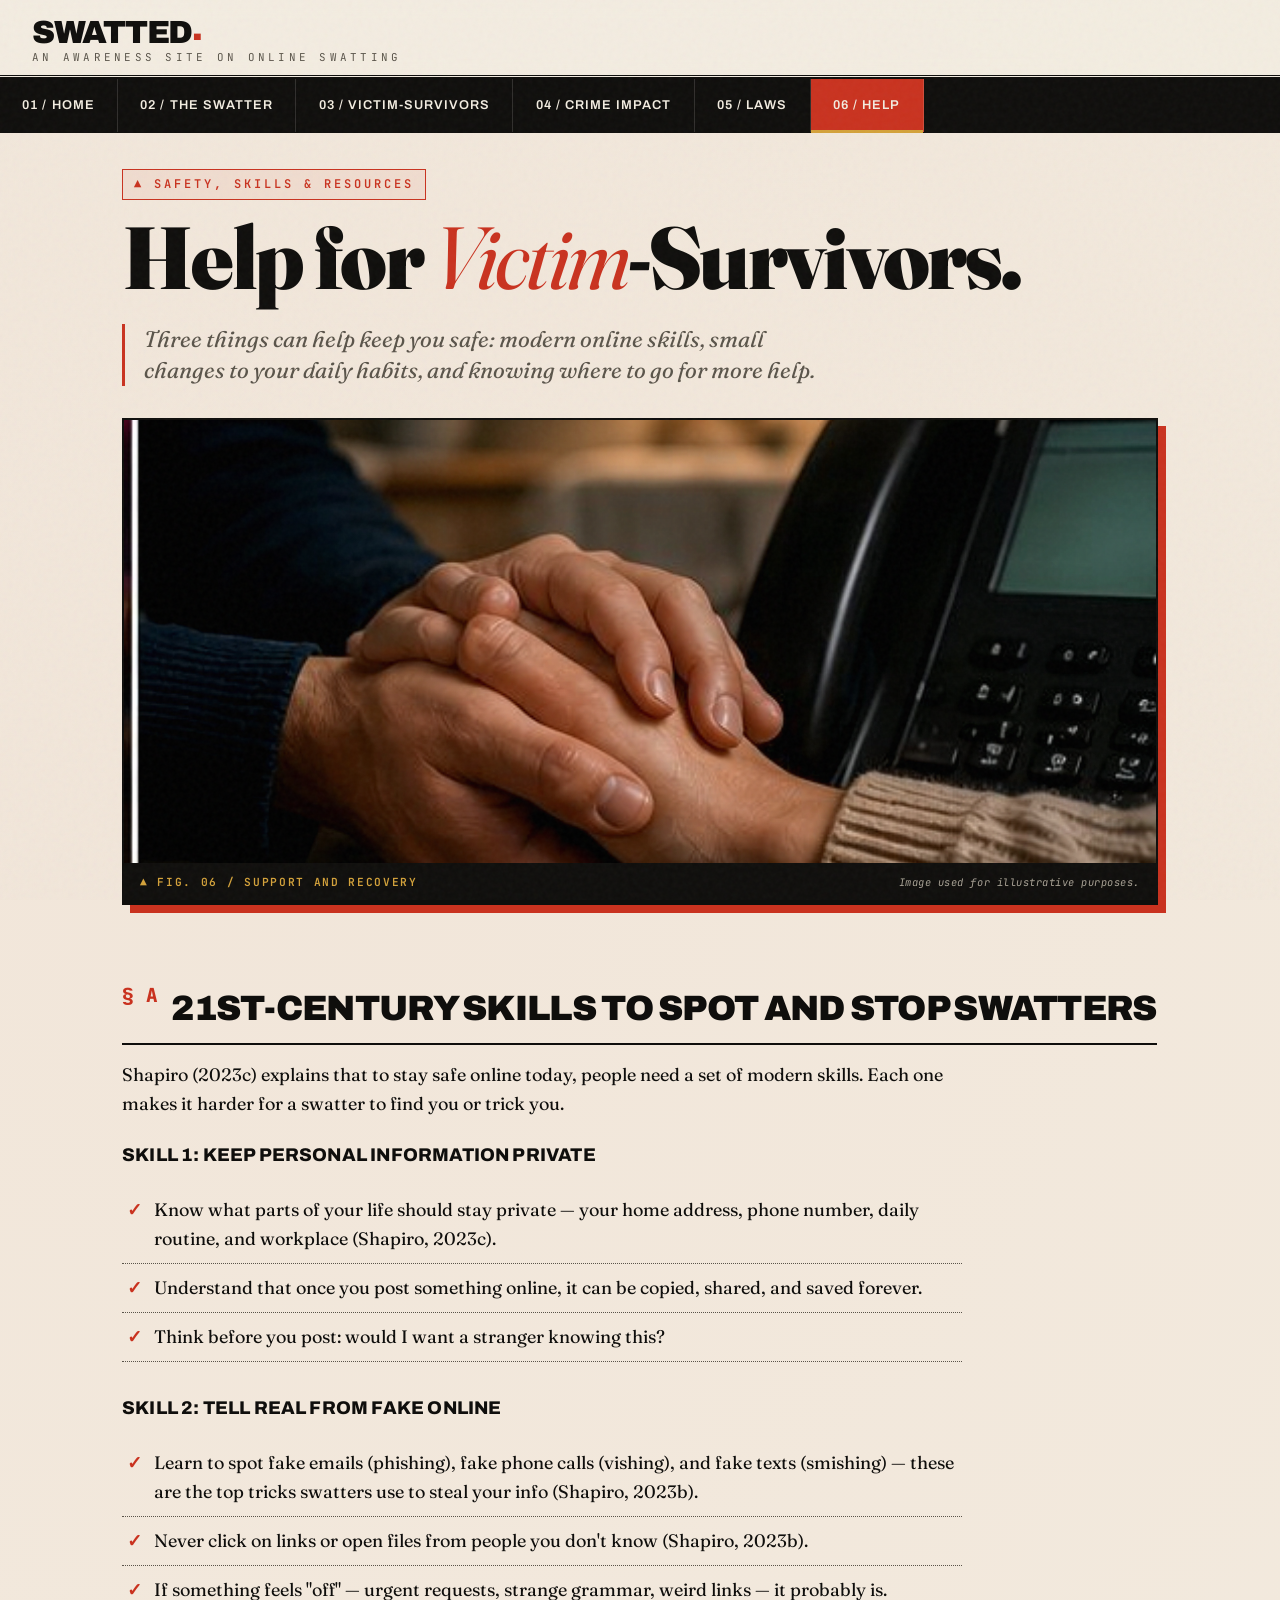
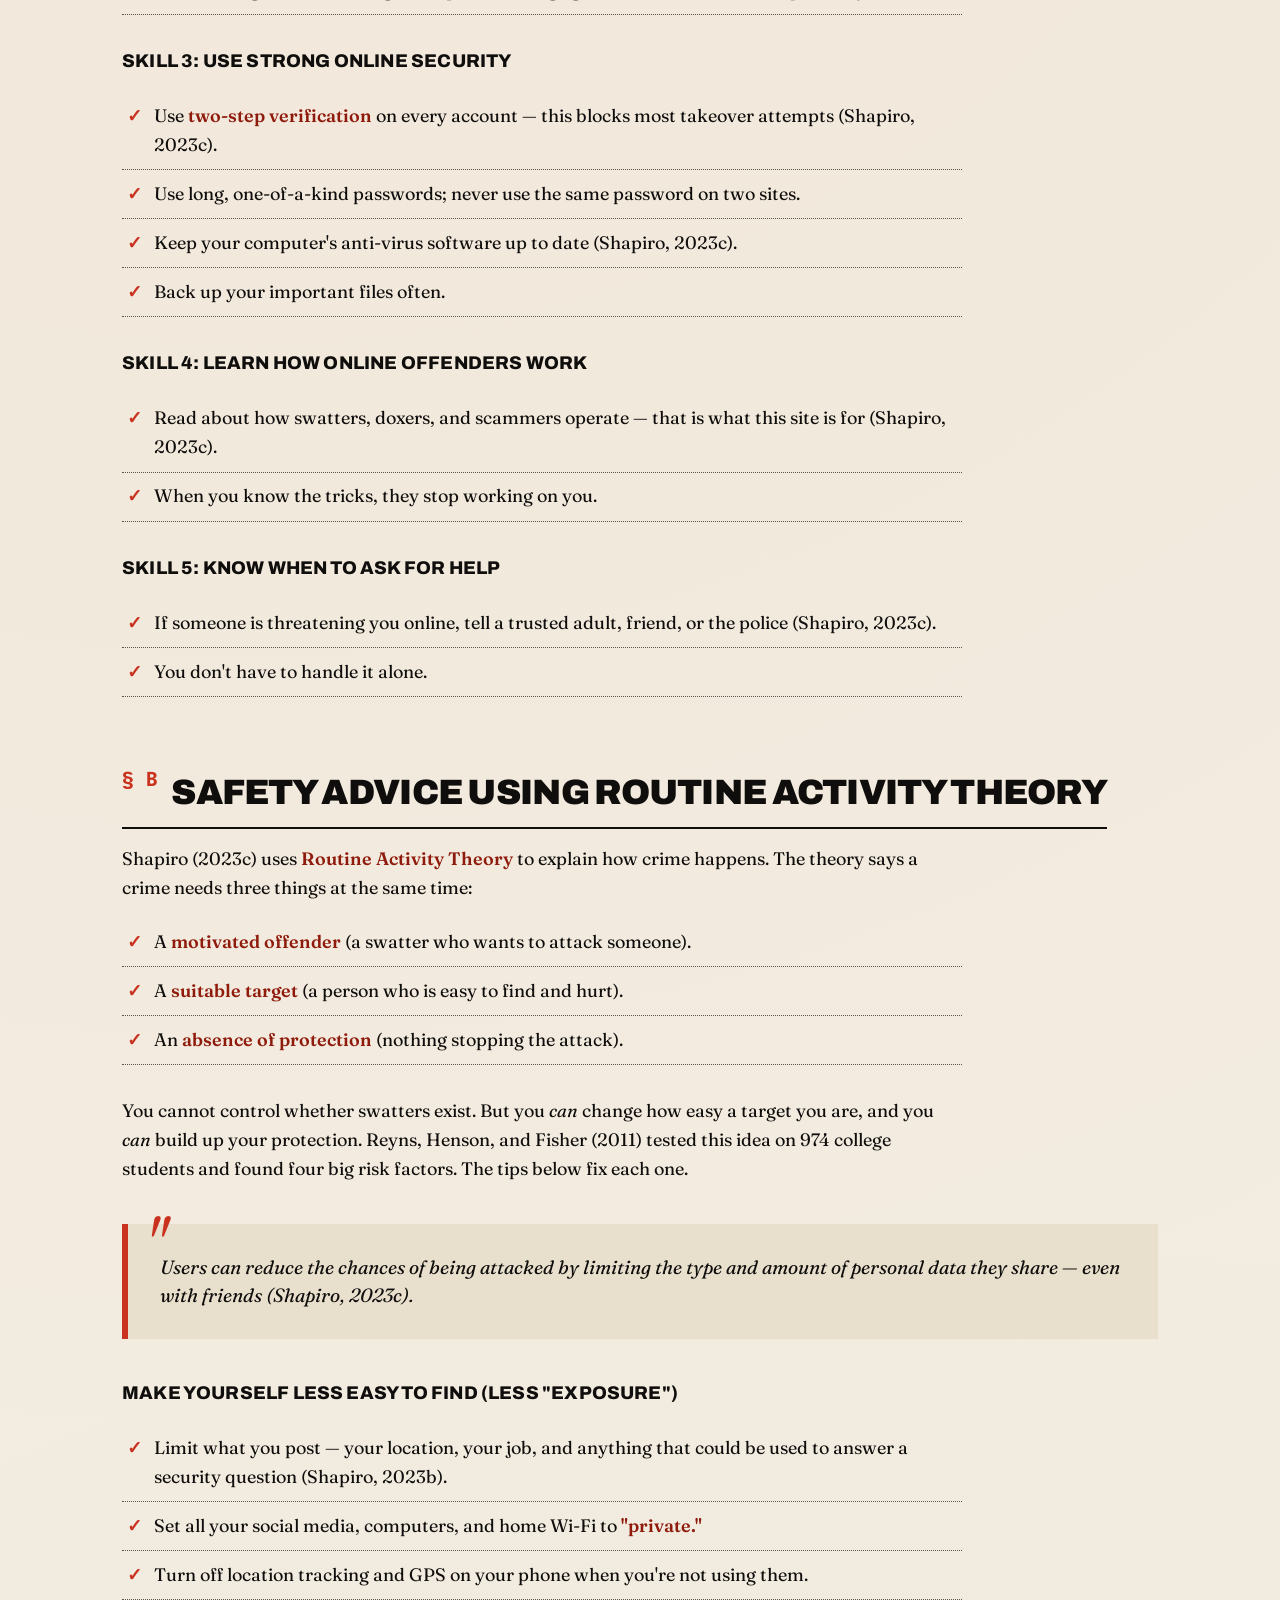
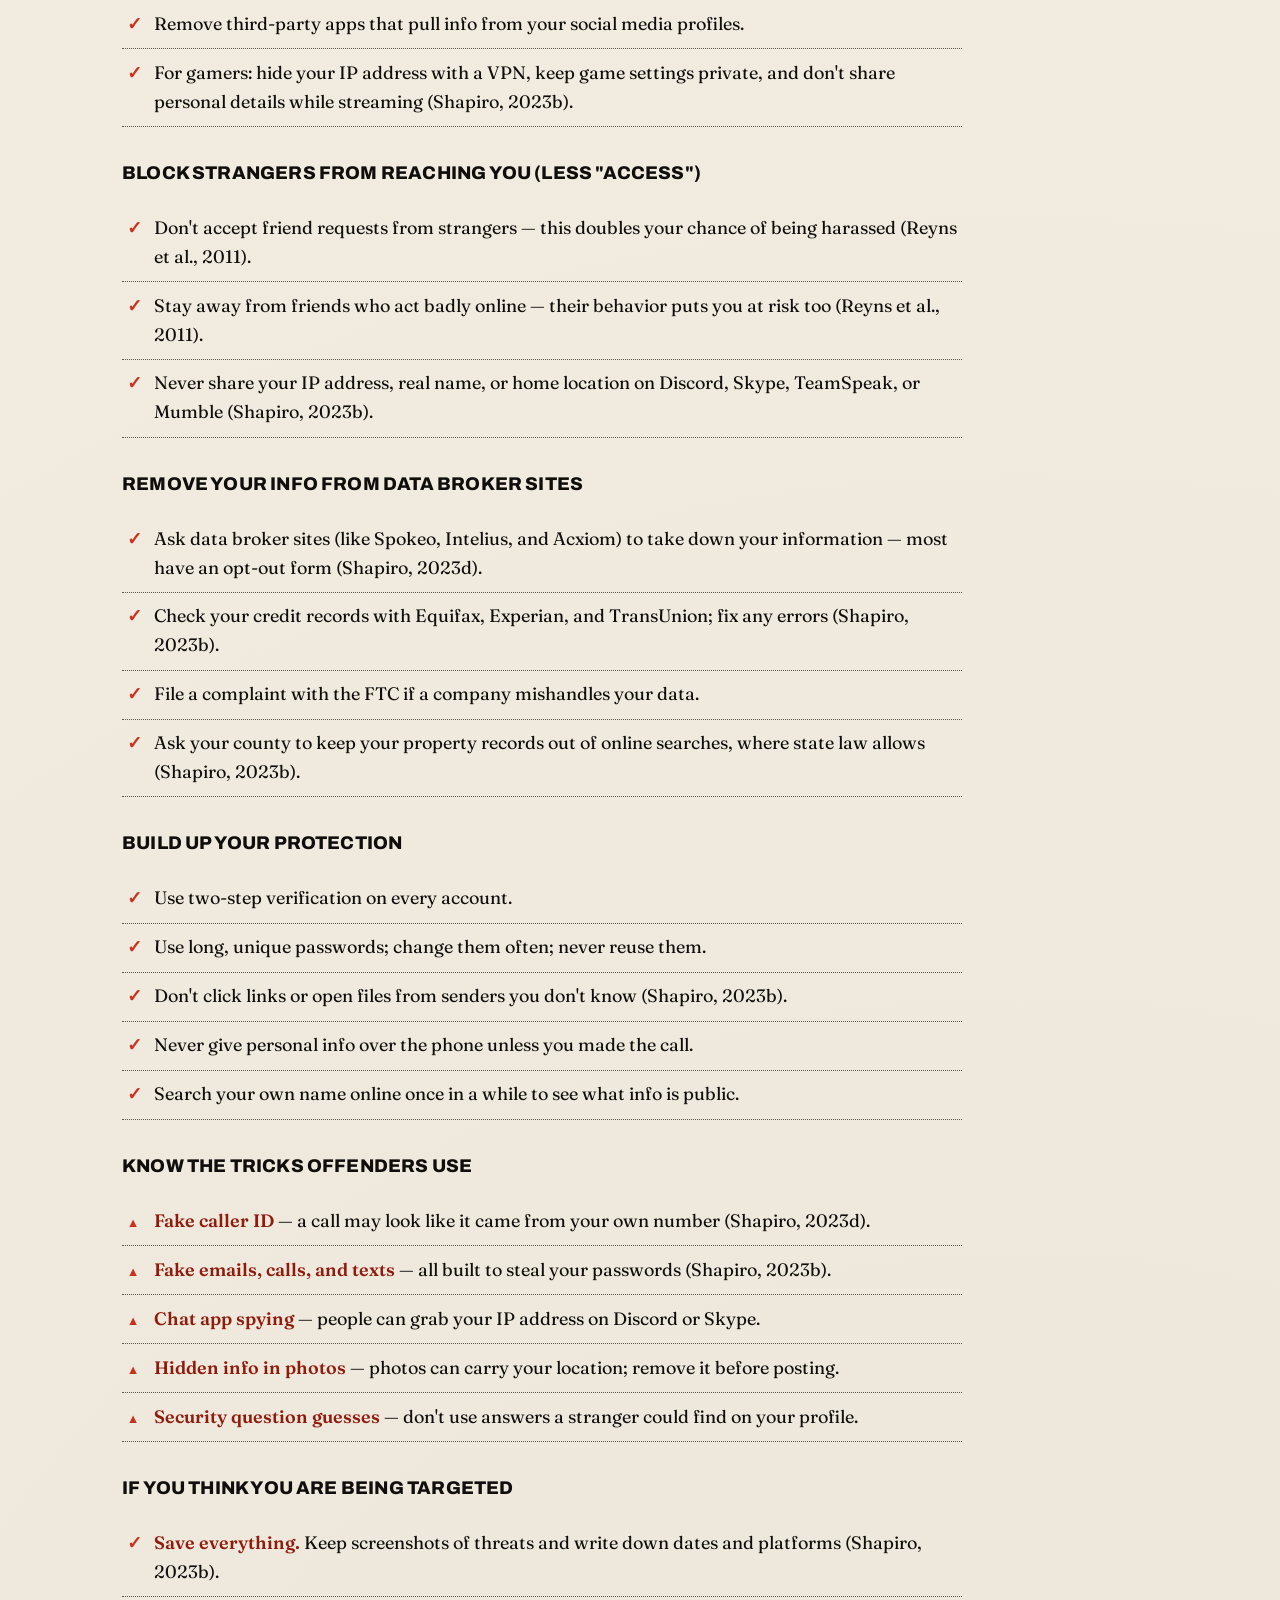
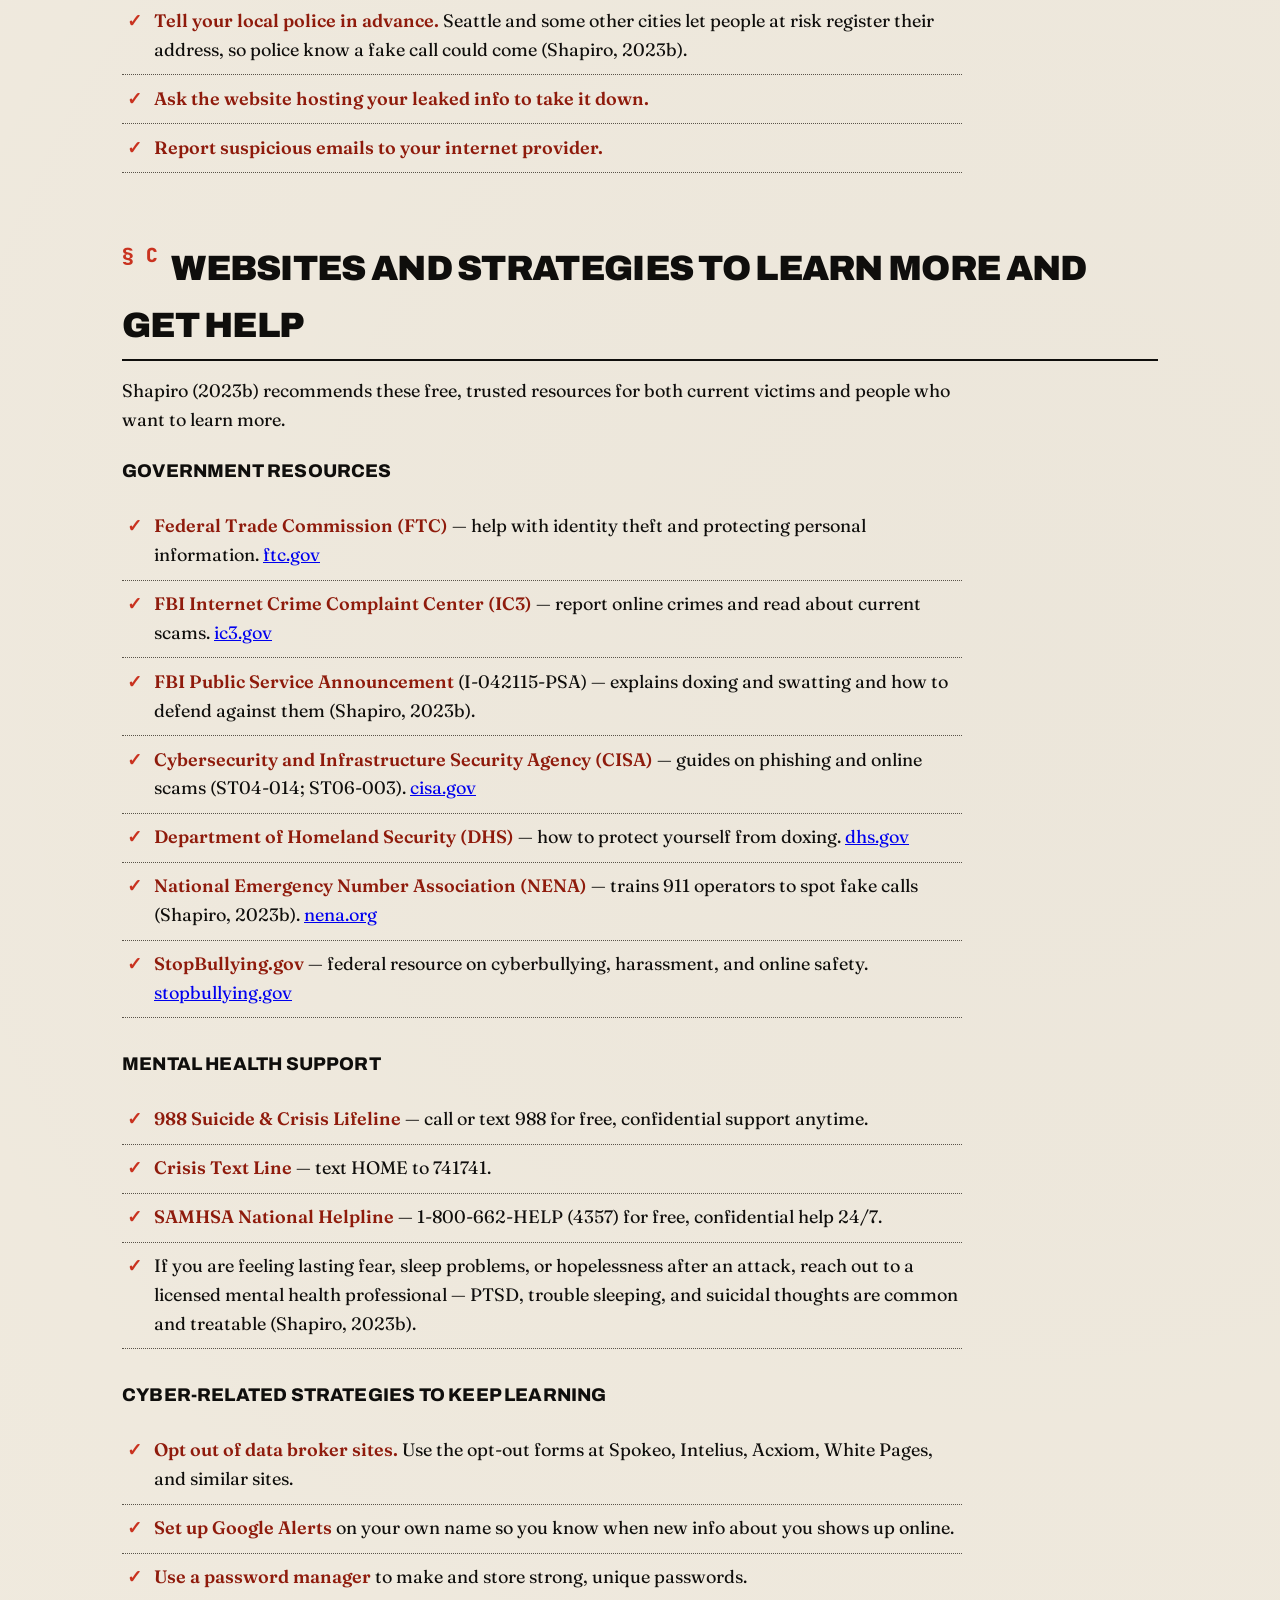
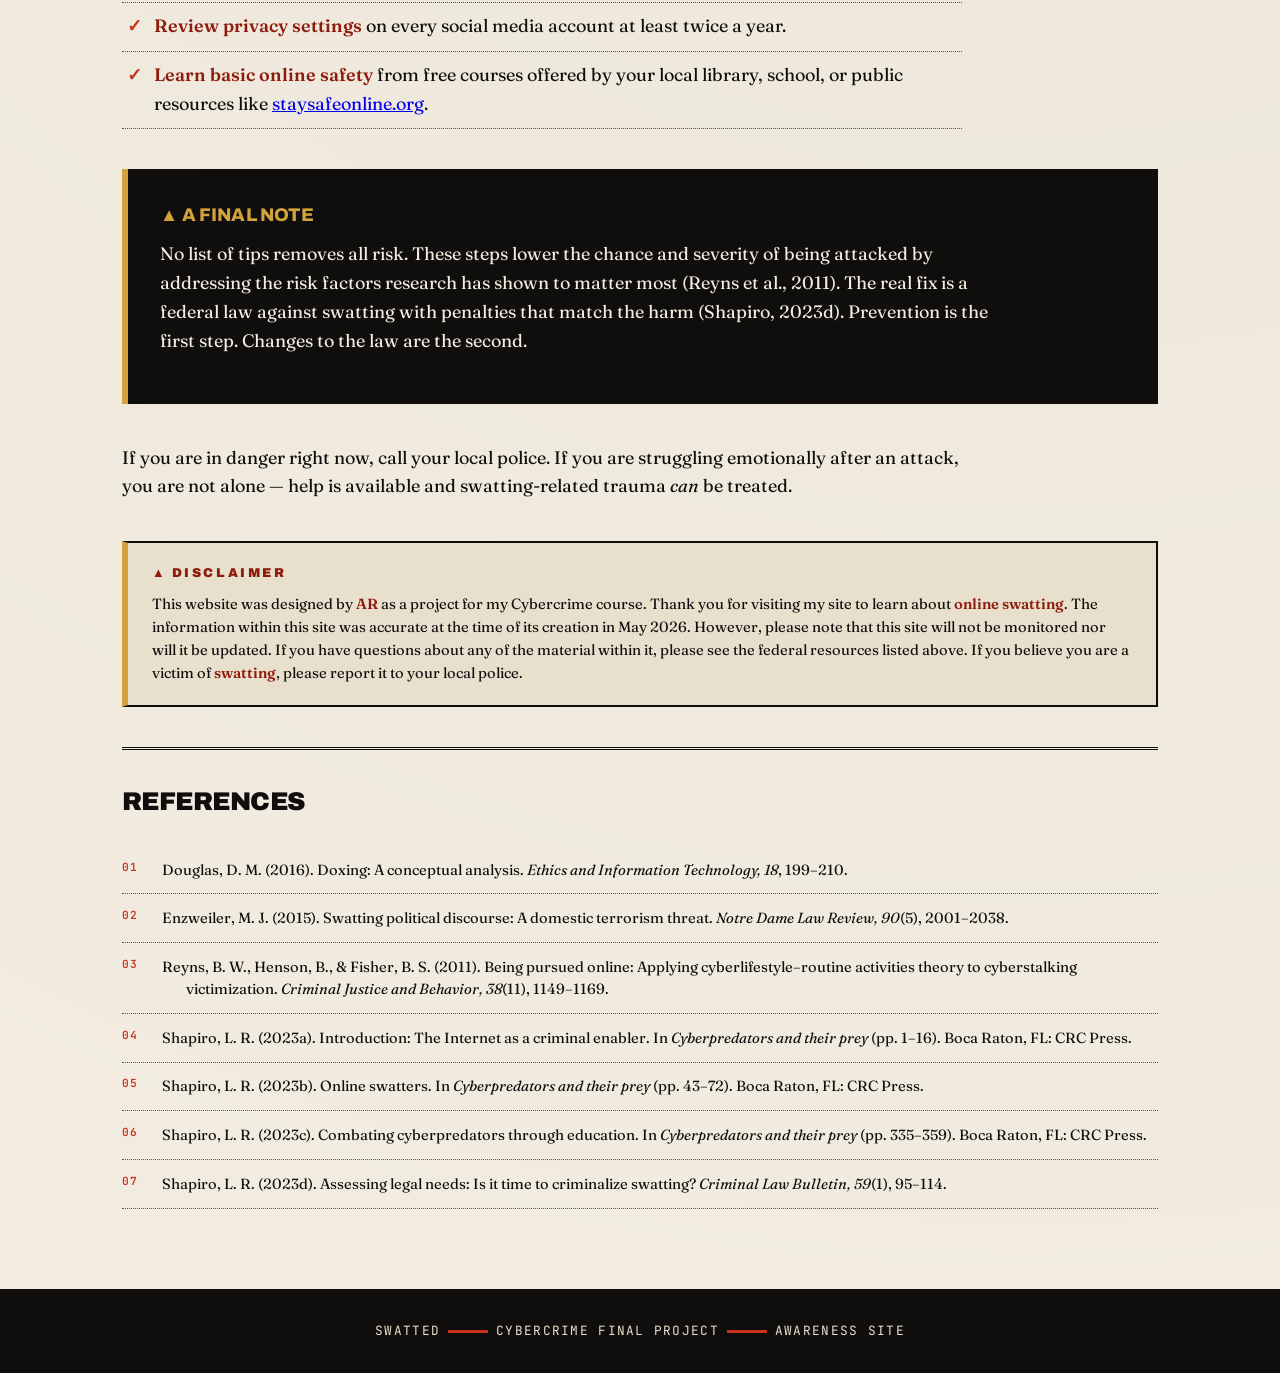
==== help.html @ 2e9398ff "Add files via upload" ====
<!DOCTYPE html>
<html lang="en">
<head>
<meta charset="UTF-8">
<meta name="viewport" content="width=device-width, initial-scale=1.0">
<title>Help for Victim-Survivors — SWATTED</title>
<link rel="stylesheet" href="styles.css">
</head>
<body>

<header class="masthead">
  <div class="masthead-inner">
    <a href="index.html" class="logo">
      SWATTED<span class="dot">.</span>
      <span class="sub">An awareness site on online swatting</span>
    </a>
  </div>
</header>

<nav class="nav">
  <div class="nav-inner">
    <a href="index.html">01 / Home</a>
    <a href="swatter.html">02 / The Swatter</a>
    <a href="victims.html">03 / Victim-Survivors</a>
    <a href="impact.html">04 / Crime Impact</a>
    <a href="laws.html">05 / Laws</a>
    <a href="help.html" class="active">06 / Help</a>
  </div>
</nav>

<main>

<span class="kicker">▲ Safety, Skills &amp; Resources</span>
<h1>Help for <em>Victim</em>-Survivors.</h1>
<p class="deck">Three things can help keep you safe: modern online skills, small changes to your daily habits, and knowing where to go for more help.</p>

<figure class="hero">
  <img class="hero-art" src="hero-help.png" alt="Two people holding hands across a table next to a desk phone, in a warmly lit home setting">
  <figcaption class="hero-caption">
    <span class="tag">▲ FIG. 06 / SUPPORT AND RECOVERY</span>
    <span class="note">Image used for illustrative purposes.</span>
  </figcaption>
</figure>

<h2><span class="num">§ A</span> 21st-Century Skills to Spot and Stop Swatters</h2>

<p>Shapiro (2023c) explains that to stay safe online today, people need a set of modern skills. Each one makes it harder for a swatter to find you or trick you.</p>

<h3>Skill 1: Keep Personal Information Private</h3>
<ul class="check">
  <li>Know what parts of your life should stay private — your home address, phone number, daily routine, and workplace (Shapiro, 2023c).</li>
  <li>Understand that once you post something online, it can be copied, shared, and saved forever.</li>
  <li>Think before you post: would I want a stranger knowing this?</li>
</ul>

<h3>Skill 2: Tell Real from Fake Online</h3>
<ul class="check">
  <li>Learn to spot fake emails (phishing), fake phone calls (vishing), and fake texts (smishing) — these are the top tricks swatters use to steal your info (Shapiro, 2023b).</li>
  <li>Never click on links or open files from people you don't know (Shapiro, 2023b).</li>
  <li>If something feels "off" — urgent requests, strange grammar, weird links — it probably is.</li>
</ul>

<h3>Skill 3: Use Strong Online Security</h3>
<ul class="check">
  <li>Use <strong>two-step verification</strong> on every account — this blocks most takeover attempts (Shapiro, 2023c).</li>
  <li>Use long, one-of-a-kind passwords; never use the same password on two sites.</li>
  <li>Keep your computer's anti-virus software up to date (Shapiro, 2023c).</li>
  <li>Back up your important files often.</li>
</ul>

<h3>Skill 4: Learn How Online Offenders Work</h3>
<ul class="check">
  <li>Read about how swatters, doxers, and scammers operate — that is what this site is for (Shapiro, 2023c).</li>
  <li>When you know the tricks, they stop working on you.</li>
</ul>

<h3>Skill 5: Know When to Ask for Help</h3>
<ul class="check">
  <li>If someone is threatening you online, tell a trusted adult, friend, or the police (Shapiro, 2023c).</li>
  <li>You don't have to handle it alone.</li>
</ul>

<h2><span class="num">§ B</span> Safety Advice Using Routine Activity Theory</h2>

<p>Shapiro (2023c) uses <strong>Routine Activity Theory</strong> to explain how crime happens. The theory says a crime needs three things at the same time:</p>

<ul class="check">
  <li>A <strong>motivated offender</strong> (a swatter who wants to attack someone).</li>
  <li>A <strong>suitable target</strong> (a person who is easy to find and hurt).</li>
  <li>An <strong>absence of protection</strong> (nothing stopping the attack).</li>
</ul>

<p>You cannot control whether swatters exist. But you <em>can</em> change how easy a target you are, and you <em>can</em> build up your protection. Reyns, Henson, and Fisher (2011) tested this idea on 974 college students and found four big risk factors. The tips below fix each one.</p>

<div class="pull">
  Users can reduce the chances of being attacked by limiting the type and amount of personal data they share — even with friends (Shapiro, 2023c).
</div>

<h3>Make Yourself Less Easy to Find (Less "Exposure")</h3>
<ul class="check">
  <li>Limit what you post — your location, your job, and anything that could be used to answer a security question (Shapiro, 2023b).</li>
  <li>Set all your social media, computers, and home Wi-Fi to <strong>"private."</strong></li>
  <li>Turn off location tracking and GPS on your phone when you're not using them.</li>
  <li>Remove third-party apps that pull info from your social media profiles.</li>
  <li>For gamers: hide your IP address with a VPN, keep game settings private, and don't share personal details while streaming (Shapiro, 2023b).</li>
</ul>

<h3>Block Strangers from Reaching You (Less "Access")</h3>
<ul class="check">
  <li>Don't accept friend requests from strangers — this doubles your chance of being harassed (Reyns et al., 2011).</li>
  <li>Stay away from friends who act badly online — their behavior puts you at risk too (Reyns et al., 2011).</li>
  <li>Never share your IP address, real name, or home location on Discord, Skype, TeamSpeak, or Mumble (Shapiro, 2023b).</li>
</ul>

<h3>Remove Your Info From Data Broker Sites</h3>
<ul class="check">
  <li>Ask data broker sites (like Spokeo, Intelius, and Acxiom) to take down your information — most have an opt-out form (Shapiro, 2023d).</li>
  <li>Check your credit records with Equifax, Experian, and TransUnion; fix any errors (Shapiro, 2023b).</li>
  <li>File a complaint with the FTC if a company mishandles your data.</li>
  <li>Ask your county to keep your property records out of online searches, where state law allows (Shapiro, 2023b).</li>
</ul>

<h3>Build Up Your Protection</h3>
<ul class="check">
  <li>Use two-step verification on every account.</li>
  <li>Use long, unique passwords; change them often; never reuse them.</li>
  <li>Don't click links or open files from senders you don't know (Shapiro, 2023b).</li>
  <li>Never give personal info over the phone unless you made the call.</li>
  <li>Search your own name online once in a while to see what info is public.</li>
</ul>

<h3>Know the Tricks Offenders Use</h3>
<ul class="alert">
  <li><strong>Fake caller ID</strong> — a call may look like it came from your own number (Shapiro, 2023d).</li>
  <li><strong>Fake emails, calls, and texts</strong> — all built to steal your passwords (Shapiro, 2023b).</li>
  <li><strong>Chat app spying</strong> — people can grab your IP address on Discord or Skype.</li>
  <li><strong>Hidden info in photos</strong> — photos can carry your location; remove it before posting.</li>
  <li><strong>Security question guesses</strong> — don't use answers a stranger could find on your profile.</li>
</ul>

<h3>If You Think You Are Being Targeted</h3>
<ul class="check">
  <li><strong>Save everything.</strong> Keep screenshots of threats and write down dates and platforms (Shapiro, 2023b).</li>
  <li><strong>Tell your local police in advance.</strong> Seattle and some other cities let people at risk register their address, so police know a fake call could come (Shapiro, 2023b).</li>
  <li><strong>Ask the website hosting your leaked info to take it down.</strong></li>
  <li><strong>Report suspicious emails to your internet provider.</strong></li>
</ul>

<h2><span class="num">§ C</span> Websites and Strategies to Learn More and Get Help</h2>

<p>Shapiro (2023b) recommends these free, trusted resources for both current victims and people who want to learn more.</p>

<h3>Government Resources</h3>
<ul class="check">
  <li><strong>Federal Trade Commission (FTC)</strong> — help with identity theft and protecting personal information. <a href="https://www.ftc.gov/" target="_blank" rel="noopener">ftc.gov</a></li>
  <li><strong>FBI Internet Crime Complaint Center (IC3)</strong> — report online crimes and read about current scams. <a href="https://www.ic3.gov/" target="_blank" rel="noopener">ic3.gov</a></li>
  <li><strong>FBI Public Service Announcement</strong> (I-042115-PSA) — explains doxing and swatting and how to defend against them (Shapiro, 2023b).</li>
  <li><strong>Cybersecurity and Infrastructure Security Agency (CISA)</strong> — guides on phishing and online scams (ST04-014; ST06-003). <a href="https://www.cisa.gov/" target="_blank" rel="noopener">cisa.gov</a></li>
  <li><strong>Department of Homeland Security (DHS)</strong> — how to protect yourself from doxing. <a href="https://www.dhs.gov/" target="_blank" rel="noopener">dhs.gov</a></li>
  <li><strong>National Emergency Number Association (NENA)</strong> — trains 911 operators to spot fake calls (Shapiro, 2023b). <a href="https://www.nena.org/" target="_blank" rel="noopener">nena.org</a></li>
  <li><strong>StopBullying.gov</strong> — federal resource on cyberbullying, harassment, and online safety. <a href="https://www.stopbullying.gov/" target="_blank" rel="noopener">stopbullying.gov</a></li>
</ul>

<h3>Mental Health Support</h3>
<ul class="check">
  <li><strong>988 Suicide &amp; Crisis Lifeline</strong> — call or text 988 for free, confidential support anytime.</li>
  <li><strong>Crisis Text Line</strong> — text HOME to 741741.</li>
  <li><strong>SAMHSA National Helpline</strong> — 1-800-662-HELP (4357) for free, confidential help 24/7.</li>
  <li>If you are feeling lasting fear, sleep problems, or hopelessness after an attack, reach out to a licensed mental health professional — PTSD, trouble sleeping, and suicidal thoughts are common and treatable (Shapiro, 2023b).</li>
</ul>

<h3>Cyber-Related Strategies to Keep Learning</h3>
<ul class="check">
  <li><strong>Opt out of data broker sites.</strong> Use the opt-out forms at Spokeo, Intelius, Acxiom, White Pages, and similar sites.</li>
  <li><strong>Set up Google Alerts</strong> on your own name so you know when new info about you shows up online.</li>
  <li><strong>Use a password manager</strong> to make and store strong, unique passwords.</li>
  <li><strong>Review privacy settings</strong> on every social media account at least twice a year.</li>
  <li><strong>Learn basic online safety</strong> from free courses offered by your local library, school, or public resources like <a href="https://staysafeonline.org/" target="_blank" rel="noopener">staysafeonline.org</a>.</li>
</ul>

<div class="warning">
  <h3>▲ A final note</h3>
  <p>No list of tips removes all risk. These steps lower the chance and severity of being attacked by addressing the risk factors research has shown to matter most (Reyns et al., 2011). The real fix is a federal law against swatting with penalties that match the harm (Shapiro, 2023d). Prevention is the first step. Changes to the law are the second.</p>
</div>

<p>If you are in danger right now, call your local police. If you are struggling emotionally after an attack, you are not alone — help is available and swatting-related trauma <em>can</em> be treated.</p>

<aside class="disclaimer">
  <h4>▲ Disclaimer</h4>
  <p>This website was designed by <strong>AR</strong> as a project for my Cybercrime course. Thank you for visiting my site to learn about <strong>online swatting</strong>. The information within this site was accurate at the time of its creation in May 2026. However, please note that this site will not be monitored nor will it be updated. If you have questions about any of the material within it, please see the federal resources listed above. If you believe you are a victim of <strong>swatting</strong>, please report it to your local police.</p>
</aside>

<section class="references">
  <h2>References</h2>
  <ol>
    <li>Douglas, D. M. (2016). Doxing: A conceptual analysis. <em>Ethics and Information Technology, 18</em>, 199–210.</li>
    <li>Enzweiler, M. J. (2015). Swatting political discourse: A domestic terrorism threat. <em>Notre Dame Law Review, 90</em>(5), 2001–2038.</li>
    <li>Reyns, B. W., Henson, B., &amp; Fisher, B. S. (2011). Being pursued online: Applying cyberlifestyle–routine activities theory to cyberstalking victimization. <em>Criminal Justice and Behavior, 38</em>(11), 1149–1169.</li>
    <li>Shapiro, L. R. (2023a). Introduction: The Internet as a criminal enabler. In <em>Cyberpredators and their prey</em> (pp. 1–16). Boca Raton, FL: CRC Press.</li>
    <li>Shapiro, L. R. (2023b). Online swatters. In <em>Cyberpredators and their prey</em> (pp. 43–72). Boca Raton, FL: CRC Press.</li>
    <li>Shapiro, L. R. (2023c). Combating cyberpredators through education. In <em>Cyberpredators and their prey</em> (pp. 335–359). Boca Raton, FL: CRC Press.</li>
    <li>Shapiro, L. R. (2023d). Assessing legal needs: Is it time to criminalize swatting? <em>Criminal Law Bulletin, 59</em>(1), 95–114.</li>
  </ol>
</section>

</main>

<footer>
  SWATTED<span class="bar"></span>CYBERCRIME FINAL PROJECT<span class="bar"></span>AWARENESS SITE
</footer>

</body>
</html>
---- styles.css ----
/* ============================================================
   SWATTED: An Awareness Site on Online Swatting
   Editorial / investigative aesthetic
   Palette: ink black, alarm red, bone cream, caution amber
   ============================================================ */

@import url('https://fonts.googleapis.com/css2?family=Fraunces:ital,opsz,wght@0,9..144,300;0,9..144,600;0,9..144,900;1,9..144,400&family=JetBrains+Mono:wght@400;600&family=Archivo:wght@400;600;800;900&display=swap');

:root {
  --ink: #0f0e0c;
  --bone: #f3ede1;
  --bone-2: #e8dfcd;
  --alarm: #c9321f;
  --alarm-deep: #8f1b0c;
  --amber: #d4a23a;
  --rule: #1a1816;
  --muted: #5a544a;
}

* { box-sizing: border-box; margin: 0; padding: 0; }

html { scroll-behavior: smooth; }

body {
  background: var(--bone);
  color: var(--ink);
  font-family: 'Fraunces', Georgia, serif;
  font-size: 18px;
  line-height: 1.6;
  overflow-x: hidden;
  background-image:
    radial-gradient(circle at 20% 10%, rgba(201, 50, 31, 0.04) 0, transparent 40%),
    radial-gradient(circle at 80% 70%, rgba(15, 14, 12, 0.03) 0, transparent 50%);
}

/* Grain overlay for texture */
body::before {
  content: '';
  position: fixed;
  inset: 0;
  pointer-events: none;
  z-index: 100;
  opacity: 0.04;
  background-image: url("data:image/svg+xml,%3Csvg viewBox='0 0 200 200' xmlns='http://www.w3.org/2000/svg'%3E%3Cfilter id='n'%3E%3CfeTurbulence type='fractalNoise' baseFrequency='0.9' numOctaves='3'/%3E%3C/filter%3E%3Crect width='100%25' height='100%25' filter='url(%23n)'/%3E%3C/svg%3E");
}

/* =========================
   MASTHEAD & NAV
   ========================= */
.masthead {
  border-bottom: 3px double var(--ink);
  padding: 1.2rem 2rem 0.8rem;
  background: var(--bone);
  position: sticky;
  top: 0;
  z-index: 50;
  backdrop-filter: blur(8px);
  background: rgba(243, 237, 225, 0.96);
}

.masthead-inner {
  max-width: 1280px;
  margin: 0 auto;
  display: flex;
  justify-content: space-between;
  align-items: baseline;
  flex-wrap: wrap;
  gap: 1rem;
}

.logo {
  font-family: 'Archivo', sans-serif;
  font-weight: 900;
  font-size: 2rem;
  letter-spacing: -0.04em;
  color: var(--ink);
  text-decoration: none;
  line-height: 0.9;
}

.logo .dot {
  color: var(--alarm);
  display: inline-block;
  transform: translateY(-0.1em);
}

.logo .sub {
  display: block;
  font-family: 'JetBrains Mono', monospace;
  font-weight: 400;
  font-size: 0.68rem;
  letter-spacing: 0.3em;
  text-transform: uppercase;
  color: var(--muted);
  margin-top: 0.3rem;
}

.issue-line {
  font-family: 'JetBrains Mono', monospace;
  font-size: 0.72rem;
  letter-spacing: 0.15em;
  text-transform: uppercase;
  color: var(--muted);
}

.issue-line .red { color: var(--alarm); font-weight: 600; }

.nav {
  border-top: 1px solid var(--ink);
  border-bottom: 1px solid var(--ink);
  background: var(--ink);
}

.nav-inner {
  max-width: 1280px;
  margin: 0 auto;
  display: flex;
  flex-wrap: wrap;
}

.nav a {
  color: var(--bone);
  text-decoration: none;
  font-family: 'Archivo', sans-serif;
  font-weight: 600;
  text-transform: uppercase;
  letter-spacing: 0.08em;
  font-size: 0.8rem;
  padding: 1rem 1.4rem;
  border-right: 1px solid rgba(243, 237, 225, 0.15);
  transition: background 0.2s, color 0.2s;
  position: relative;
}

.nav a:hover { background: var(--alarm); color: var(--bone); }

.nav a.active {
  background: var(--alarm);
  color: var(--bone);
}

.nav a.active::after {
  content: '';
  position: absolute;
  bottom: -1px;
  left: 0;
  right: 0;
  height: 3px;
  background: var(--amber);
}

/* =========================
   MAIN LAYOUT
   ========================= */
main {
  max-width: 1100px;
  margin: 0 auto;
  padding: 2.2rem 2rem 3rem;
}

/* =========================
   DISCLAIMER BOX
   ========================= */
.disclaimer {
  background: var(--bone-2);
  border: 2px solid var(--ink);
  border-left: 6px solid var(--amber);
  padding: 1.3rem 1.5rem;
  margin: 2.5rem 0 1rem;
  font-size: 0.92rem;
  line-height: 1.55;
}

.disclaimer h4 {
  font-family: 'Archivo', sans-serif;
  font-weight: 900;
  font-size: 0.8rem;
  letter-spacing: 0.2em;
  text-transform: uppercase;
  color: var(--alarm-deep);
  margin-bottom: 0.6rem;
}

.disclaimer p { margin-bottom: 0; max-width: 100%; }

.kicker {
  font-family: 'JetBrains Mono', monospace;
  font-size: 0.75rem;
  letter-spacing: 0.25em;
  text-transform: uppercase;
  color: var(--alarm);
  font-weight: 600;
  margin-bottom: 1rem;
  display: inline-block;
  padding: 0.3rem 0.7rem;
  border: 1px solid var(--alarm);
  background: rgba(201, 50, 31, 0.06);
}

h1 {
  font-family: 'Fraunces', serif;
  font-weight: 900;
  font-size: clamp(2.8rem, 7vw, 5.5rem);
  line-height: 0.95;
  letter-spacing: -0.03em;
  margin-bottom: 1.5rem;
  color: var(--ink);
}

h1 em {
  font-style: italic;
  color: var(--alarm);
  font-weight: 400;
}

.deck {
  font-family: 'Fraunces', serif;
  font-size: clamp(1.1rem, 2vw, 1.4rem);
  line-height: 1.4;
  max-width: 50ch;
  color: var(--muted);
  margin-bottom: 2rem;
  border-left: 3px solid var(--alarm);
  padding-left: 1.2rem;
  font-style: italic;
}

h2 {
  font-family: 'Archivo', sans-serif;
  font-weight: 900;
  font-size: clamp(1.6rem, 3vw, 2.2rem);
  letter-spacing: -0.02em;
  text-transform: uppercase;
  margin: 2.2rem 0 1rem;
  padding-bottom: 0.4rem;
  border-bottom: 2px solid var(--ink);
  display: inline-block;
}

h2 .num {
  color: var(--alarm);
  font-family: 'JetBrains Mono', monospace;
  font-size: 0.55em;
  vertical-align: top;
  margin-right: 0.5rem;
  letter-spacing: 0;
}

h3 {
  font-family: 'Archivo', sans-serif;
  font-weight: 800;
  font-size: 1.15rem;
  margin: 1.4rem 0 0.6rem;
  color: var(--ink);
  text-transform: uppercase;
  letter-spacing: 0.01em;
}

p {
  margin-bottom: 1rem;
  max-width: 70ch;
}

main p + p { text-indent: 0; }

strong { color: var(--alarm-deep); font-weight: 600; }

/* =========================
   STAT BLOCKS
   ========================= */
.stat-grid {
  display: grid;
  grid-template-columns: repeat(auto-fit, minmax(220px, 1fr));
  gap: 1.5rem;
  margin: 2rem 0 3rem;
}

.stat {
  background: var(--ink);
  color: var(--bone);
  padding: 1.8rem 1.5rem;
  border-top: 4px solid var(--alarm);
  position: relative;
  overflow: hidden;
}

.stat::before {
  content: '';
  position: absolute;
  top: -20px;
  right: -20px;
  width: 80px;
  height: 80px;
  border: 1px solid rgba(243, 237, 225, 0.1);
  border-radius: 50%;
}

.stat .num {
  font-family: 'Fraunces', serif;
  font-weight: 900;
  font-size: 2.8rem;
  line-height: 1;
  color: var(--amber);
  display: block;
  margin-bottom: 0.6rem;
  letter-spacing: -0.03em;
}

.stat .label {
  font-family: 'JetBrains Mono', monospace;
  font-size: 0.7rem;
  letter-spacing: 0.15em;
  text-transform: uppercase;
  color: var(--bone-2);
  line-height: 1.4;
}

/* =========================
   PULL QUOTE / WARNING BOX
   ========================= */
.pull {
  background: var(--bone-2);
  border-left: 6px solid var(--alarm);
  padding: 1.8rem 2rem;
  margin: 2.5rem 0;
  font-family: 'Fraunces', serif;
  font-style: italic;
  font-size: 1.2rem;
  line-height: 1.5;
  position: relative;
}

.pull::before {
  content: '"';
  position: absolute;
  top: -0.8rem;
  left: 1rem;
  font-size: 4rem;
  color: var(--alarm);
  font-family: 'Fraunces', serif;
  line-height: 1;
}

.warning {
  background: var(--ink);
  color: var(--bone);
  padding: 2rem;
  margin: 2.5rem 0;
  border-left: 6px solid var(--amber);
}

.warning h3 {
  color: var(--amber);
  margin-top: 0;
}

/* =========================
   HERO IMAGES
   ========================= */
.hero {
  position: relative;
  margin: 1.5rem 0 2.5rem;
  overflow: hidden;
  border: 2px solid var(--ink);
  box-shadow: 8px 8px 0 var(--alarm);
}

.hero-art {
  width: 100%;
  height: auto;
  display: block;
  aspect-ratio: 21 / 9;
  object-fit: cover;
  filter: contrast(1.05) saturate(0.95);
}

.hero-caption {
  background: var(--ink);
  color: var(--bone);
  padding: 0.7rem 1rem;
  font-family: 'JetBrains Mono', monospace;
  font-size: 0.7rem;
  letter-spacing: 0.15em;
  text-transform: uppercase;
  display: flex;
  justify-content: space-between;
  align-items: center;
  gap: 1rem;
}

.hero-caption .tag {
  color: var(--amber);
  font-weight: 600;
}

.hero-caption .note {
  color: var(--bone-2);
  font-style: italic;
  text-transform: none;
  letter-spacing: 0.05em;
  font-size: 0.65rem;
  opacity: 0.7;
}

@media (max-width: 640px) {
  .hero { box-shadow: 4px 4px 0 var(--alarm); }
  .hero-art { aspect-ratio: 4 / 3; }
  .hero-caption { flex-direction: column; align-items: flex-start; gap: 0.3rem; }
}

/* =========================
   LISTS
   ========================= */
ul.check, ul.alert {
  list-style: none;
  margin: 1rem 0 2rem;
  max-width: 70ch;
}

ul.check li, ul.alert li {
  padding: 0.6rem 0 0.6rem 2rem;
  position: relative;
  border-bottom: 1px dotted var(--muted);
}

ul.check li::before {
  content: '✓';
  position: absolute;
  left: 0.3rem;
  color: var(--alarm);
  font-weight: 900;
  font-size: 1.1rem;
}

ul.alert li::before {
  content: '▲';
  position: absolute;
  left: 0.3rem;
  color: var(--alarm);
  font-size: 0.8rem;
  top: 0.9rem;
}

/* =========================
   LAW CARDS
   ========================= */
.law-card {
  background: var(--bone-2);
  border: 1px solid var(--ink);
  padding: 1.5rem;
  margin: 1rem 0;
  position: relative;
}

.law-card .code {
  font-family: 'JetBrains Mono', monospace;
  font-size: 0.85rem;
  color: var(--alarm-deep);
  font-weight: 600;
  letter-spacing: 0.05em;
  display: block;
  margin-bottom: 0.3rem;
}

.law-card .name {
  font-family: 'Archivo', sans-serif;
  font-weight: 800;
  font-size: 1.1rem;
  text-transform: uppercase;
  margin-bottom: 0.6rem;
}

.law-card .penalty {
  display: inline-block;
  background: var(--ink);
  color: var(--amber);
  font-family: 'JetBrains Mono', monospace;
  font-size: 0.75rem;
  padding: 0.2rem 0.6rem;
  margin-top: 0.6rem;
  letter-spacing: 0.1em;
  text-transform: uppercase;
}

/* =========================
   MENS REA / ACTUS REUS TABLE
   ========================= */
.element-grid {
  display: grid;
  grid-template-columns: 1fr 1fr;
  gap: 1.5rem;
  margin: 2rem 0;
}

.element-grid > div {
  background: var(--bone-2);
  padding: 1.5rem;
  border-top: 3px solid var(--alarm);
}

.element-grid h4 {
  font-family: 'JetBrains Mono', monospace;
  font-size: 0.75rem;
  letter-spacing: 0.2em;
  text-transform: uppercase;
  color: var(--alarm-deep);
  margin-bottom: 0.8rem;
}

@media (max-width: 640px) {
  .element-grid { grid-template-columns: 1fr; }
}

/* =========================
   CITATION & REFERENCES
   ========================= */
.citation {
  font-size: 0.92em;
  color: var(--muted);
}

.references {
  margin-top: 2.5rem;
  padding: 2rem 0 0;
  border-top: 3px double var(--ink);
}

.references h2 {
  border: none;
  font-size: 1.6rem;
  margin-top: 0;
}

.references ol {
  list-style: none;
  counter-reset: ref;
  padding-left: 0;
}

.references li {
  counter-increment: ref;
  padding: 0.8rem 0 0.8rem 2.5rem;
  position: relative;
  font-size: 0.92rem;
  line-height: 1.5;
  color: var(--ink);
  border-bottom: 1px dotted var(--muted);
  text-indent: -1.5rem;
  padding-left: 4rem;
}

.references li::before {
  content: counter(ref, decimal-leading-zero);
  position: absolute;
  left: 0;
  top: 0.8rem;
  font-family: 'JetBrains Mono', monospace;
  font-size: 0.7rem;
  color: var(--alarm);
  font-weight: 600;
  letter-spacing: 0.1em;
  text-indent: 0;
}

.references em { font-style: italic; }

/* =========================
   HOME PAGE SPECIAL BITS
   ========================= */
.hero-home {
  display: grid;
  grid-template-columns: 1.3fr 1fr;
  gap: 3rem;
  align-items: end;
  margin-bottom: 4rem;
  padding-bottom: 3rem;
  border-bottom: 1px solid var(--ink);
}

@media (max-width: 880px) {
  .hero-home { grid-template-columns: 1fr; }
}

.byline {
  font-family: 'JetBrains Mono', monospace;
  font-size: 0.75rem;
  letter-spacing: 0.15em;
  text-transform: uppercase;
  color: var(--muted);
  margin-bottom: 0.8rem;
}

.tab-intro {
  display: grid;
  grid-template-columns: repeat(auto-fit, minmax(260px, 1fr));
  gap: 1.5rem;
  margin: 3rem 0;
}

.tab-intro a {
  text-decoration: none;
  color: var(--ink);
  background: var(--bone-2);
  padding: 1.5rem;
  border-left: 4px solid var(--alarm);
  transition: transform 0.2s, background 0.2s;
  display: block;
}

.tab-intro a:hover {
  transform: translateX(4px);
  background: var(--ink);
  color: var(--bone);
}

.tab-intro a:hover .tab-num { color: var(--amber); }

.tab-intro .tab-num {
  font-family: 'JetBrains Mono', monospace;
  font-size: 0.8rem;
  color: var(--alarm);
  display: block;
  margin-bottom: 0.4rem;
  letter-spacing: 0.15em;
}

.tab-intro .tab-title {
  font-family: 'Archivo', sans-serif;
  font-weight: 800;
  font-size: 1.2rem;
  text-transform: uppercase;
  margin-bottom: 0.4rem;
}

.tab-intro .tab-desc {
  font-size: 0.9rem;
  color: var(--muted);
}

.tab-intro a:hover .tab-desc { color: var(--bone-2); }

/* =========================
   FOOTER
   ========================= */
footer {
  background: var(--ink);
  color: var(--bone-2);
  padding: 2rem;
  margin-top: 2rem;
  font-family: 'JetBrains Mono', monospace;
  font-size: 0.8rem;
  text-align: center;
  letter-spacing: 0.1em;
}

footer .bar {
  display: inline-block;
  width: 40px;
  height: 3px;
  background: var(--alarm);
  margin: 0 0.5rem;
  vertical-align: middle;
}

/* =========================
   INLINE CITATIONS
   ========================= */
cite {
  font-style: normal;
  font-size: 0.9em;
  color: var(--muted);
}

/* =========================
   TIMELINE
   ========================= */
.timeline {
  margin: 2rem 0;
  border-left: 3px solid var(--ink);
  padding-left: 2rem;
}

.timeline-item {
  margin-bottom: 1.5rem;
  position: relative;
}

.timeline-item::before {
  content: '';
  position: absolute;
  left: -2.6rem;
  top: 0.3rem;
  width: 14px;
  height: 14px;
  background: var(--alarm);
  border: 3px solid var(--bone);
  border-radius: 50%;
}

.timeline-item .year {
  font-family: 'JetBrains Mono', monospace;
  font-weight: 600;
  color: var(--alarm);
  font-size: 0.9rem;
  letter-spacing: 0.1em;
}

.timeline-item .event {
  font-size: 1rem;
  color: var(--ink);
  margin-top: 0.3rem;
}

/* =========================
   ANIMATIONS
   ========================= */
@keyframes fadeUp {
  from { opacity: 0; transform: translateY(15px); }
  to { opacity: 1; transform: translateY(0); }
}

main > * { animation: fadeUp 0.6s ease-out backwards; }
main > *:nth-child(2) { animation-delay: 0.1s; }
main > *:nth-child(3) { animation-delay: 0.2s; }
main > *:nth-child(4) { animation-delay: 0.3s; }

@keyframes pulse {
  0%, 100% { opacity: 1; }
  50% { opacity: 0.5; }
}

.blink { animation: pulse 1.5s infinite; }

/* Responsive tweaks */
@media (max-width: 640px) {
  .masthead { padding: 1rem; }
  .logo { font-size: 1.5rem; }
  .nav a { padding: 0.8rem 1rem; font-size: 0.7rem; }
  main { padding: 2rem 1.2rem 3rem; }
}
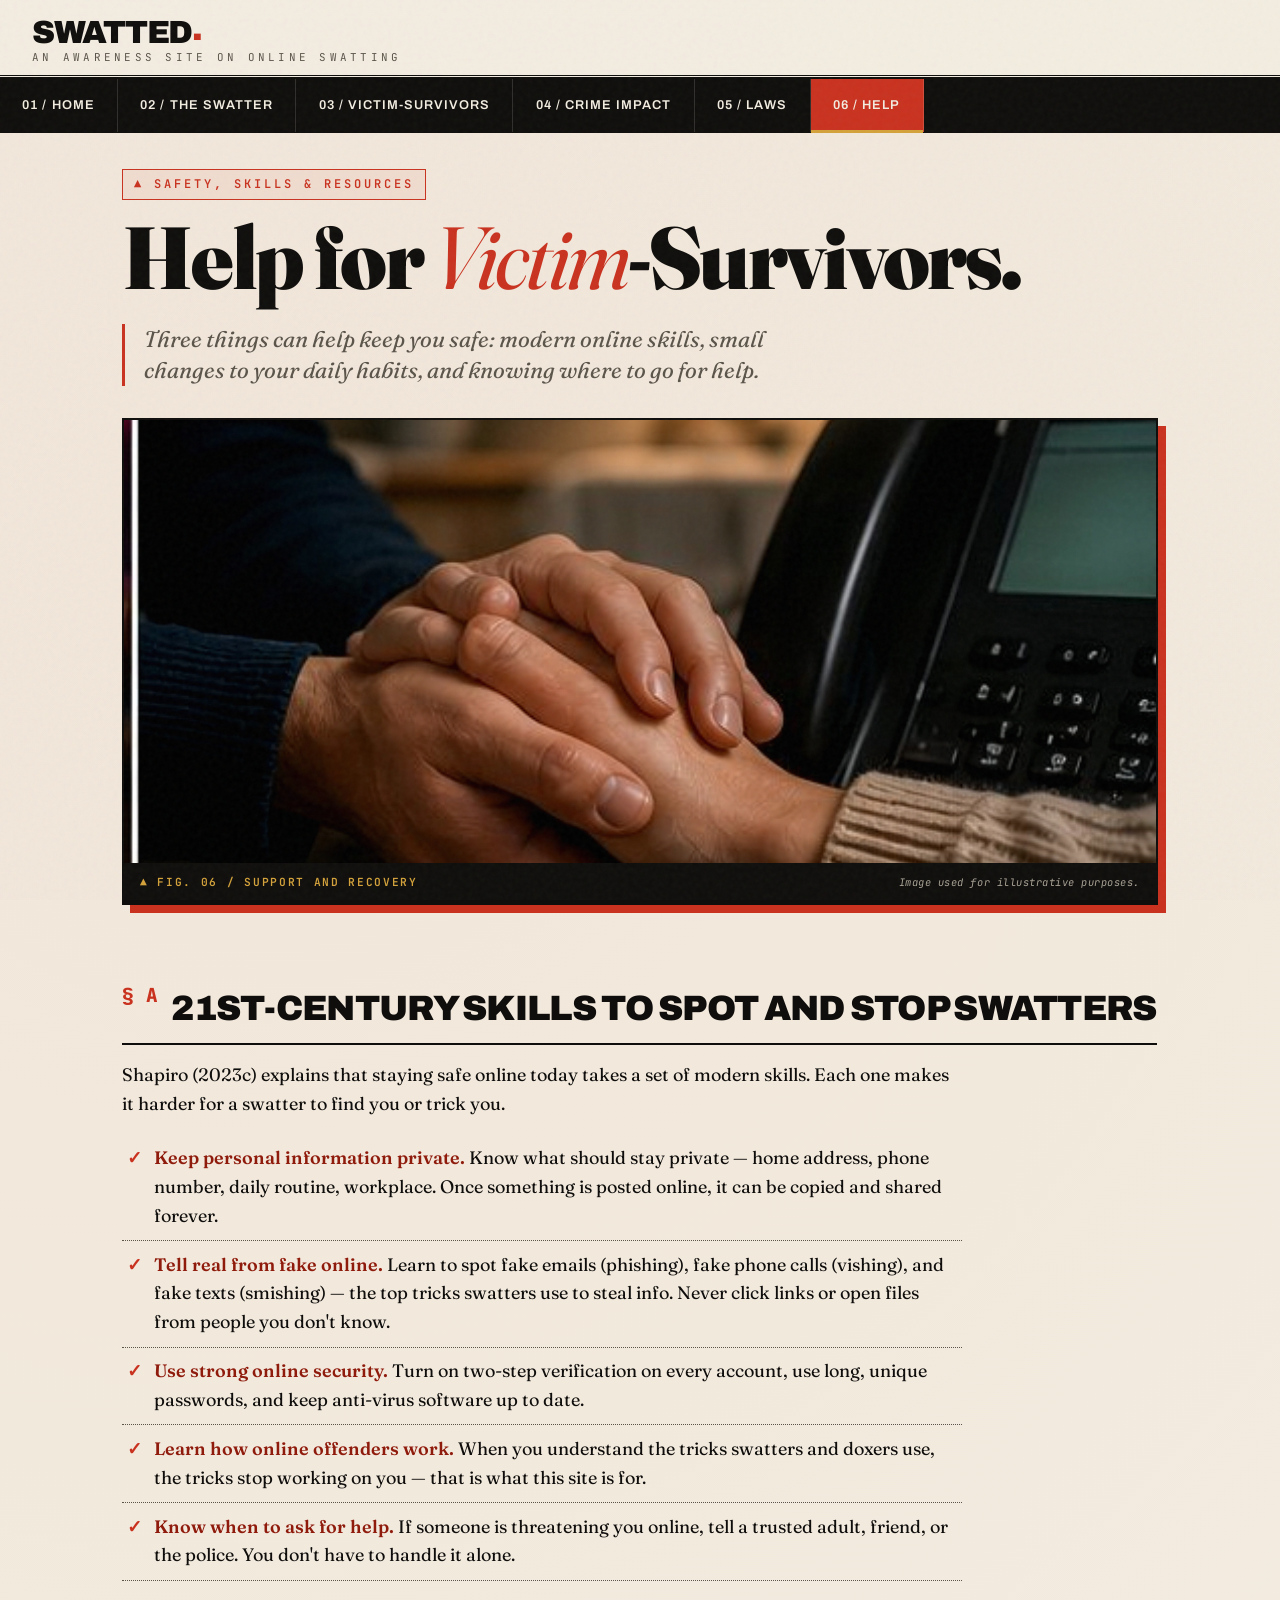
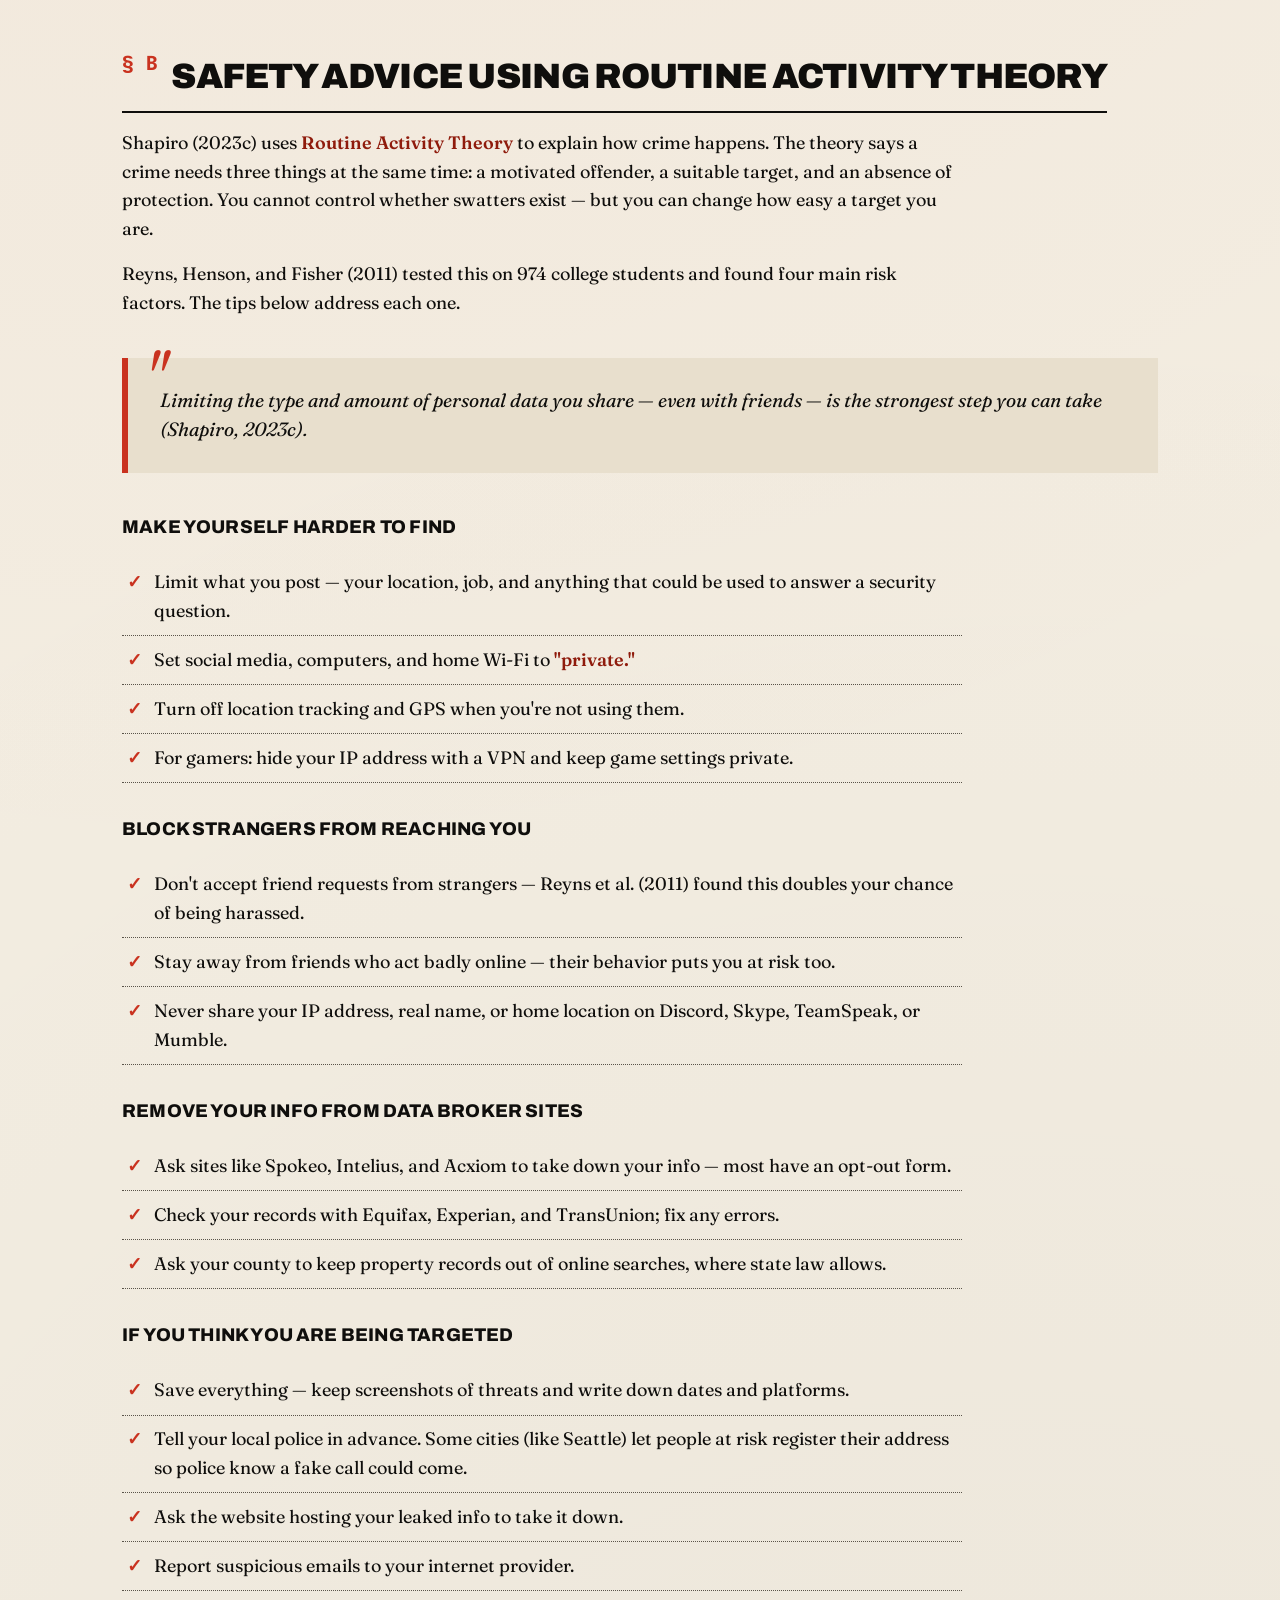
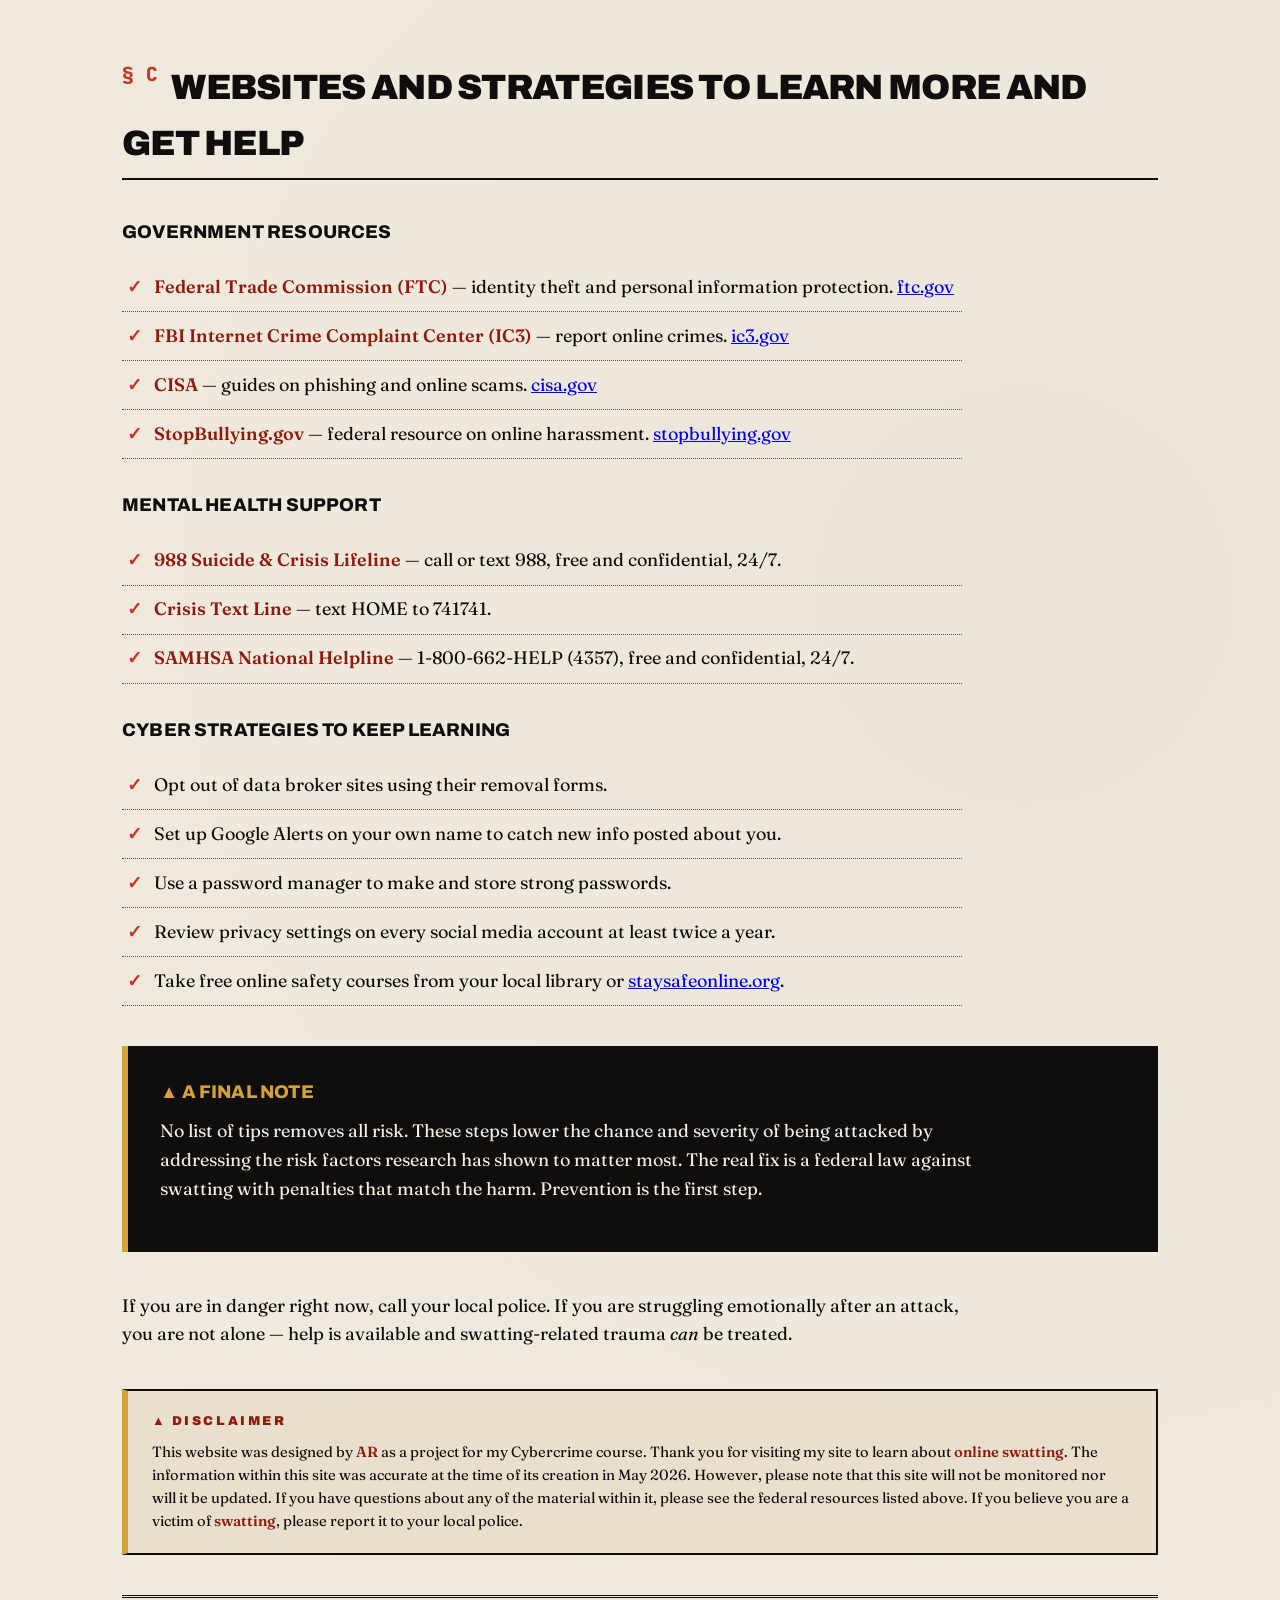
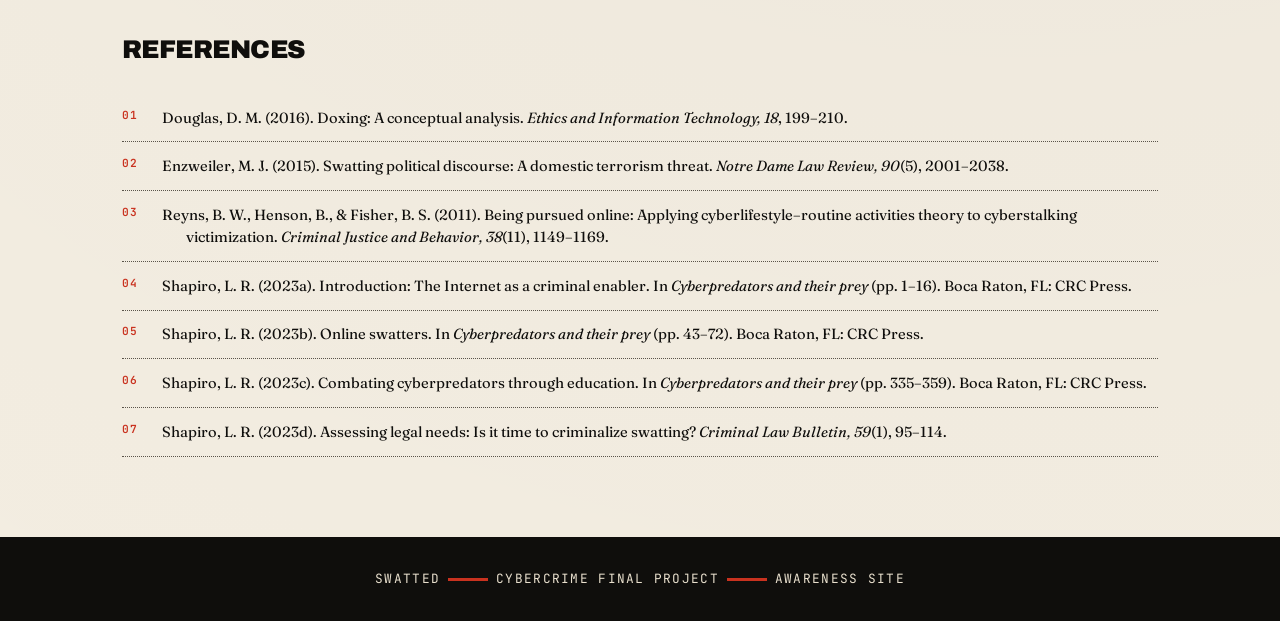
==== commit 73446936: "Add files via upload" ====
--- a/help.html
+++ b/help.html
@@ -32,7 +32,7 @@
 
 <span class="kicker">▲ Safety, Skills &amp; Resources</span>
 <h1>Help for <em>Victim</em>-Survivors.</h1>
-<p class="deck">Three things can help keep you safe: modern online skills, small changes to your daily habits, and knowing where to go for more help.</p>
+<p class="deck">Three things can help keep you safe: modern online skills, small changes to your daily habits, and knowing where to go for help.</p>
 
 <figure class="hero">
   <img class="hero-art" src="hero-help.png" alt="Two people holding hands across a table next to a desk phone, in a warmly lit home setting">
@@ -44,143 +44,85 @@
 
 <h2><span class="num">§ A</span> 21st-Century Skills to Spot and Stop Swatters</h2>
 
-<p>Shapiro (2023c) explains that to stay safe online today, people need a set of modern skills. Each one makes it harder for a swatter to find you or trick you.</p>
+<p>Shapiro (2023c) explains that staying safe online today takes a set of modern skills. Each one makes it harder for a swatter to find you or trick you.</p>
 
-<h3>Skill 1: Keep Personal Information Private</h3>
 <ul class="check">
-  <li>Know what parts of your life should stay private — your home address, phone number, daily routine, and workplace (Shapiro, 2023c).</li>
-  <li>Understand that once you post something online, it can be copied, shared, and saved forever.</li>
-  <li>Think before you post: would I want a stranger knowing this?</li>
-</ul>
-
-<h3>Skill 2: Tell Real from Fake Online</h3>
-<ul class="check">
-  <li>Learn to spot fake emails (phishing), fake phone calls (vishing), and fake texts (smishing) — these are the top tricks swatters use to steal your info (Shapiro, 2023b).</li>
-  <li>Never click on links or open files from people you don't know (Shapiro, 2023b).</li>
-  <li>If something feels "off" — urgent requests, strange grammar, weird links — it probably is.</li>
-</ul>
-
-<h3>Skill 3: Use Strong Online Security</h3>
-<ul class="check">
-  <li>Use <strong>two-step verification</strong> on every account — this blocks most takeover attempts (Shapiro, 2023c).</li>
-  <li>Use long, one-of-a-kind passwords; never use the same password on two sites.</li>
-  <li>Keep your computer's anti-virus software up to date (Shapiro, 2023c).</li>
-  <li>Back up your important files often.</li>
-</ul>
-
-<h3>Skill 4: Learn How Online Offenders Work</h3>
-<ul class="check">
-  <li>Read about how swatters, doxers, and scammers operate — that is what this site is for (Shapiro, 2023c).</li>
-  <li>When you know the tricks, they stop working on you.</li>
-</ul>
-
-<h3>Skill 5: Know When to Ask for Help</h3>
-<ul class="check">
-  <li>If someone is threatening you online, tell a trusted adult, friend, or the police (Shapiro, 2023c).</li>
-  <li>You don't have to handle it alone.</li>
+  <li><strong>Keep personal information private.</strong> Know what should stay private — home address, phone number, daily routine, workplace. Once something is posted online, it can be copied and shared forever.</li>
+  <li><strong>Tell real from fake online.</strong> Learn to spot fake emails (phishing), fake phone calls (vishing), and fake texts (smishing) — the top tricks swatters use to steal info. Never click links or open files from people you don't know.</li>
+  <li><strong>Use strong online security.</strong> Turn on two-step verification on every account, use long, unique passwords, and keep anti-virus software up to date.</li>
+  <li><strong>Learn how online offenders work.</strong> When you understand the tricks swatters and doxers use, the tricks stop working on you — that is what this site is for.</li>
+  <li><strong>Know when to ask for help.</strong> If someone is threatening you online, tell a trusted adult, friend, or the police. You don't have to handle it alone.</li>
 </ul>
 
 <h2><span class="num">§ B</span> Safety Advice Using Routine Activity Theory</h2>
 
-<p>Shapiro (2023c) uses <strong>Routine Activity Theory</strong> to explain how crime happens. The theory says a crime needs three things at the same time:</p>
+<p>Shapiro (2023c) uses <strong>Routine Activity Theory</strong> to explain how crime happens. The theory says a crime needs three things at the same time: a motivated offender, a suitable target, and an absence of protection. You cannot control whether swatters exist — but you can change how easy a target you are.</p>
 
+<p>Reyns, Henson, and Fisher (2011) tested this on 974 college students and found four main risk factors. The tips below address each one.</p>
+
+<div class="pull">
+  Limiting the type and amount of personal data you share — even with friends — is the strongest step you can take (Shapiro, 2023c).
+</div>
+
+<h3>Make Yourself Harder to Find</h3>
 <ul class="check">
-  <li>A <strong>motivated offender</strong> (a swatter who wants to attack someone).</li>
-  <li>A <strong>suitable target</strong> (a person who is easy to find and hurt).</li>
-  <li>An <strong>absence of protection</strong> (nothing stopping the attack).</li>
+  <li>Limit what you post — your location, job, and anything that could be used to answer a security question.</li>
+  <li>Set social media, computers, and home Wi-Fi to <strong>"private."</strong></li>
+  <li>Turn off location tracking and GPS when you're not using them.</li>
+  <li>For gamers: hide your IP address with a VPN and keep game settings private.</li>
 </ul>
 
-<p>You cannot control whether swatters exist. But you <em>can</em> change how easy a target you are, and you <em>can</em> build up your protection. Reyns, Henson, and Fisher (2011) tested this idea on 974 college students and found four big risk factors. The tips below fix each one.</p>
-
-<div class="pull">
-  Users can reduce the chances of being attacked by limiting the type and amount of personal data they share — even with friends (Shapiro, 2023c).
-</div>
-
-<h3>Make Yourself Less Easy to Find (Less "Exposure")</h3>
+<h3>Block Strangers from Reaching You</h3>
 <ul class="check">
-  <li>Limit what you post — your location, your job, and anything that could be used to answer a security question (Shapiro, 2023b).</li>
-  <li>Set all your social media, computers, and home Wi-Fi to <strong>"private."</strong></li>
-  <li>Turn off location tracking and GPS on your phone when you're not using them.</li>
-  <li>Remove third-party apps that pull info from your social media profiles.</li>
-  <li>For gamers: hide your IP address with a VPN, keep game settings private, and don't share personal details while streaming (Shapiro, 2023b).</li>
-</ul>
-
-<h3>Block Strangers from Reaching You (Less "Access")</h3>
-<ul class="check">
-  <li>Don't accept friend requests from strangers — this doubles your chance of being harassed (Reyns et al., 2011).</li>
-  <li>Stay away from friends who act badly online — their behavior puts you at risk too (Reyns et al., 2011).</li>
-  <li>Never share your IP address, real name, or home location on Discord, Skype, TeamSpeak, or Mumble (Shapiro, 2023b).</li>
+  <li>Don't accept friend requests from strangers — Reyns et al. (2011) found this doubles your chance of being harassed.</li>
+  <li>Stay away from friends who act badly online — their behavior puts you at risk too.</li>
+  <li>Never share your IP address, real name, or home location on Discord, Skype, TeamSpeak, or Mumble.</li>
 </ul>
 
 <h3>Remove Your Info From Data Broker Sites</h3>
 <ul class="check">
-  <li>Ask data broker sites (like Spokeo, Intelius, and Acxiom) to take down your information — most have an opt-out form (Shapiro, 2023d).</li>
-  <li>Check your credit records with Equifax, Experian, and TransUnion; fix any errors (Shapiro, 2023b).</li>
-  <li>File a complaint with the FTC if a company mishandles your data.</li>
-  <li>Ask your county to keep your property records out of online searches, where state law allows (Shapiro, 2023b).</li>
-</ul>
-
-<h3>Build Up Your Protection</h3>
-<ul class="check">
-  <li>Use two-step verification on every account.</li>
-  <li>Use long, unique passwords; change them often; never reuse them.</li>
-  <li>Don't click links or open files from senders you don't know (Shapiro, 2023b).</li>
-  <li>Never give personal info over the phone unless you made the call.</li>
-  <li>Search your own name online once in a while to see what info is public.</li>
-</ul>
-
-<h3>Know the Tricks Offenders Use</h3>
-<ul class="alert">
-  <li><strong>Fake caller ID</strong> — a call may look like it came from your own number (Shapiro, 2023d).</li>
-  <li><strong>Fake emails, calls, and texts</strong> — all built to steal your passwords (Shapiro, 2023b).</li>
-  <li><strong>Chat app spying</strong> — people can grab your IP address on Discord or Skype.</li>
-  <li><strong>Hidden info in photos</strong> — photos can carry your location; remove it before posting.</li>
-  <li><strong>Security question guesses</strong> — don't use answers a stranger could find on your profile.</li>
+  <li>Ask sites like Spokeo, Intelius, and Acxiom to take down your info — most have an opt-out form.</li>
+  <li>Check your records with Equifax, Experian, and TransUnion; fix any errors.</li>
+  <li>Ask your county to keep property records out of online searches, where state law allows.</li>
 </ul>
 
 <h3>If You Think You Are Being Targeted</h3>
 <ul class="check">
-  <li><strong>Save everything.</strong> Keep screenshots of threats and write down dates and platforms (Shapiro, 2023b).</li>
-  <li><strong>Tell your local police in advance.</strong> Seattle and some other cities let people at risk register their address, so police know a fake call could come (Shapiro, 2023b).</li>
-  <li><strong>Ask the website hosting your leaked info to take it down.</strong></li>
-  <li><strong>Report suspicious emails to your internet provider.</strong></li>
+  <li>Save everything — keep screenshots of threats and write down dates and platforms.</li>
+  <li>Tell your local police in advance. Some cities (like Seattle) let people at risk register their address so police know a fake call could come.</li>
+  <li>Ask the website hosting your leaked info to take it down.</li>
+  <li>Report suspicious emails to your internet provider.</li>
 </ul>
 
 <h2><span class="num">§ C</span> Websites and Strategies to Learn More and Get Help</h2>
 
-<p>Shapiro (2023b) recommends these free, trusted resources for both current victims and people who want to learn more.</p>
-
 <h3>Government Resources</h3>
 <ul class="check">
-  <li><strong>Federal Trade Commission (FTC)</strong> — help with identity theft and protecting personal information. <a href="https://www.ftc.gov/" target="_blank" rel="noopener">ftc.gov</a></li>
-  <li><strong>FBI Internet Crime Complaint Center (IC3)</strong> — report online crimes and read about current scams. <a href="https://www.ic3.gov/" target="_blank" rel="noopener">ic3.gov</a></li>
-  <li><strong>FBI Public Service Announcement</strong> (I-042115-PSA) — explains doxing and swatting and how to defend against them (Shapiro, 2023b).</li>
-  <li><strong>Cybersecurity and Infrastructure Security Agency (CISA)</strong> — guides on phishing and online scams (ST04-014; ST06-003). <a href="https://www.cisa.gov/" target="_blank" rel="noopener">cisa.gov</a></li>
-  <li><strong>Department of Homeland Security (DHS)</strong> — how to protect yourself from doxing. <a href="https://www.dhs.gov/" target="_blank" rel="noopener">dhs.gov</a></li>
-  <li><strong>National Emergency Number Association (NENA)</strong> — trains 911 operators to spot fake calls (Shapiro, 2023b). <a href="https://www.nena.org/" target="_blank" rel="noopener">nena.org</a></li>
-  <li><strong>StopBullying.gov</strong> — federal resource on cyberbullying, harassment, and online safety. <a href="https://www.stopbullying.gov/" target="_blank" rel="noopener">stopbullying.gov</a></li>
+  <li><strong>Federal Trade Commission (FTC)</strong> — identity theft and personal information protection. <a href="https://www.ftc.gov/" target="_blank" rel="noopener">ftc.gov</a></li>
+  <li><strong>FBI Internet Crime Complaint Center (IC3)</strong> — report online crimes. <a href="https://www.ic3.gov/" target="_blank" rel="noopener">ic3.gov</a></li>
+  <li><strong>CISA</strong> — guides on phishing and online scams. <a href="https://www.cisa.gov/" target="_blank" rel="noopener">cisa.gov</a></li>
+  <li><strong>StopBullying.gov</strong> — federal resource on online harassment. <a href="https://www.stopbullying.gov/" target="_blank" rel="noopener">stopbullying.gov</a></li>
 </ul>
 
 <h3>Mental Health Support</h3>
 <ul class="check">
-  <li><strong>988 Suicide &amp; Crisis Lifeline</strong> — call or text 988 for free, confidential support anytime.</li>
+  <li><strong>988 Suicide &amp; Crisis Lifeline</strong> — call or text 988, free and confidential, 24/7.</li>
   <li><strong>Crisis Text Line</strong> — text HOME to 741741.</li>
-  <li><strong>SAMHSA National Helpline</strong> — 1-800-662-HELP (4357) for free, confidential help 24/7.</li>
-  <li>If you are feeling lasting fear, sleep problems, or hopelessness after an attack, reach out to a licensed mental health professional — PTSD, trouble sleeping, and suicidal thoughts are common and treatable (Shapiro, 2023b).</li>
+  <li><strong>SAMHSA National Helpline</strong> — 1-800-662-HELP (4357), free and confidential, 24/7.</li>
 </ul>
 
-<h3>Cyber-Related Strategies to Keep Learning</h3>
+<h3>Cyber Strategies to Keep Learning</h3>
 <ul class="check">
-  <li><strong>Opt out of data broker sites.</strong> Use the opt-out forms at Spokeo, Intelius, Acxiom, White Pages, and similar sites.</li>
-  <li><strong>Set up Google Alerts</strong> on your own name so you know when new info about you shows up online.</li>
-  <li><strong>Use a password manager</strong> to make and store strong, unique passwords.</li>
-  <li><strong>Review privacy settings</strong> on every social media account at least twice a year.</li>
-  <li><strong>Learn basic online safety</strong> from free courses offered by your local library, school, or public resources like <a href="https://staysafeonline.org/" target="_blank" rel="noopener">staysafeonline.org</a>.</li>
+  <li>Opt out of data broker sites using their removal forms.</li>
+  <li>Set up Google Alerts on your own name to catch new info posted about you.</li>
+  <li>Use a password manager to make and store strong passwords.</li>
+  <li>Review privacy settings on every social media account at least twice a year.</li>
+  <li>Take free online safety courses from your local library or <a href="https://staysafeonline.org/" target="_blank" rel="noopener">staysafeonline.org</a>.</li>
 </ul>
 
 <div class="warning">
   <h3>▲ A final note</h3>
-  <p>No list of tips removes all risk. These steps lower the chance and severity of being attacked by addressing the risk factors research has shown to matter most (Reyns et al., 2011). The real fix is a federal law against swatting with penalties that match the harm (Shapiro, 2023d). Prevention is the first step. Changes to the law are the second.</p>
+  <p>No list of tips removes all risk. These steps lower the chance and severity of being attacked by addressing the risk factors research has shown to matter most. The real fix is a federal law against swatting with penalties that match the harm. Prevention is the first step.</p>
 </div>
 
 <p>If you are in danger right now, call your local police. If you are struggling emotionally after an attack, you are not alone — help is available and swatting-related trauma <em>can</em> be treated.</p>
